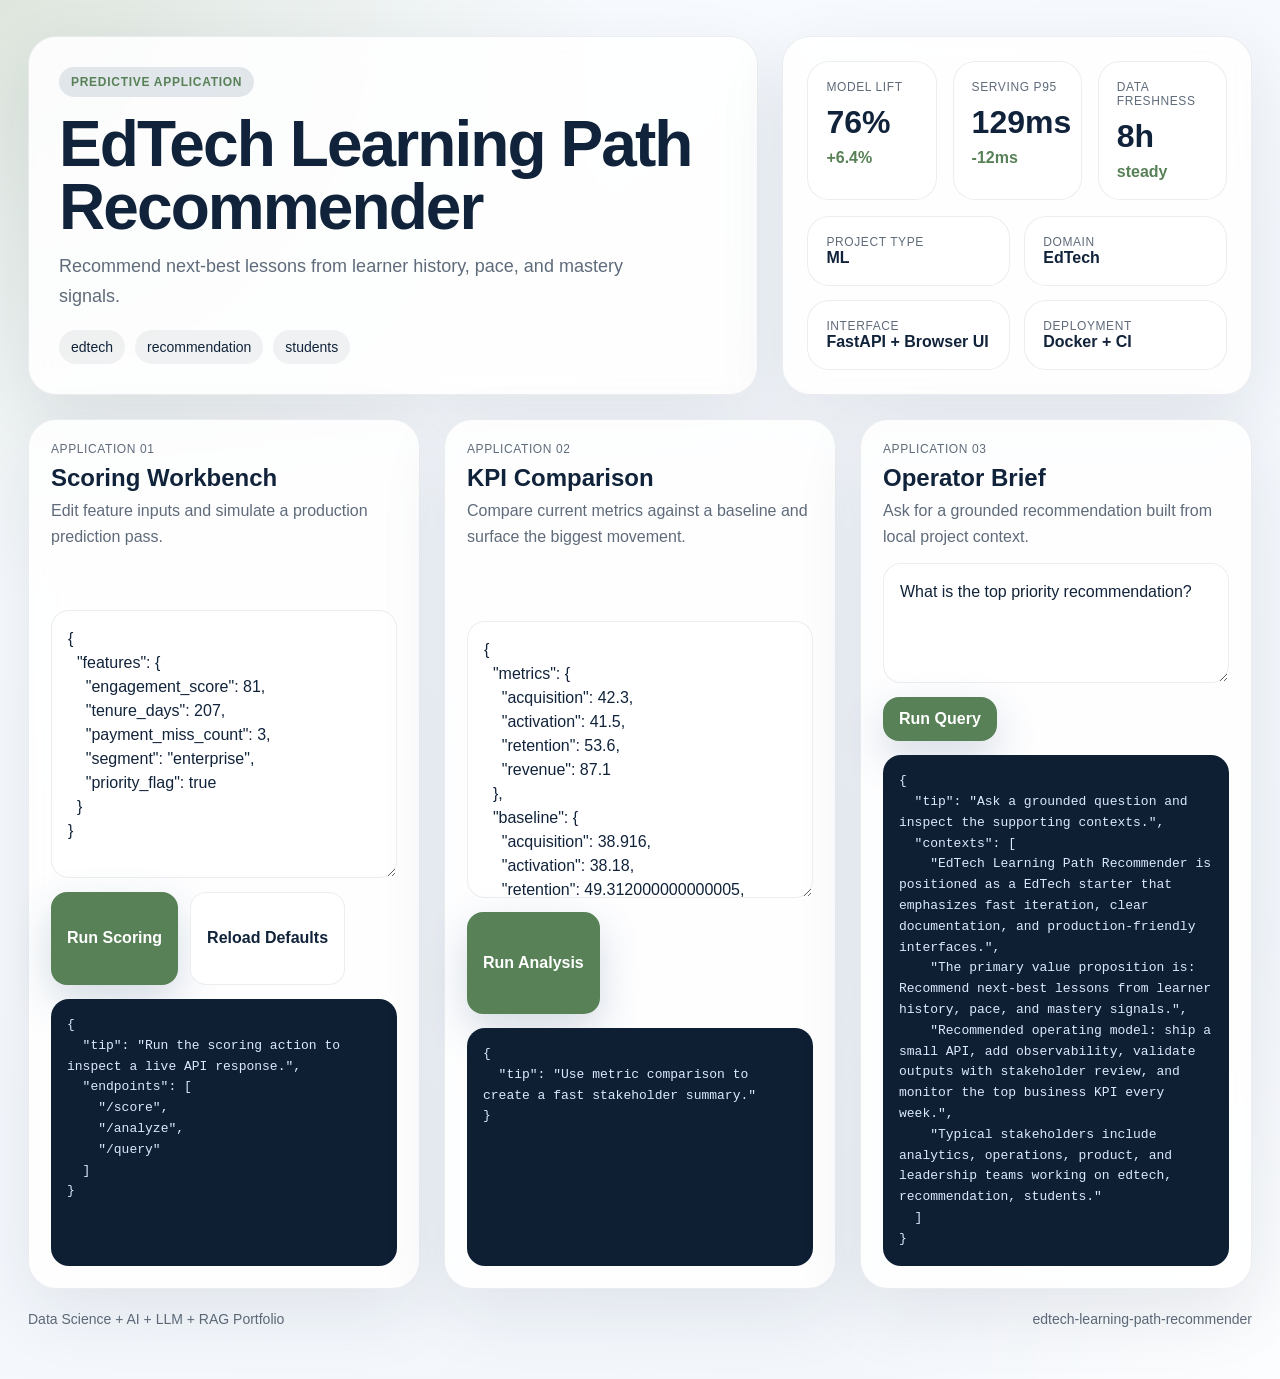
==== src/app/web/index.html @ efe930c1 "Publish production-ready portfolio project" ====
<!doctype html>
        <html lang="en">
        <head>
          <meta charset="utf-8">
          <meta name="viewport" content="width=device-width, initial-scale=1">
          <title>EdTech Learning Path Recommender</title>
          <link rel="stylesheet" href="./styles.css">
          <style>:root { --accent: #588157; }</style>
        </head>
        <body>
          <div class="page">
            <section class="hero">
              <div class="panel hero-copy">
                <span class="eyebrow">Predictive Application</span>
                <h1 id="project-title">EdTech Learning Path Recommender</h1>
                <p id="project-summary" class="lead">Recommend next-best lessons from learner history, pace, and mastery signals.</p>
                <ul id="project-tags" class="tag-list">
                  <li>edtech</li><li>recommendation</li><li>students</li>
                </ul>
              </div>
              <div class="panel hero-side">
                <div class="metric-grid">
                  <article class='card'><span>Model Lift</span><strong>76%</strong><em>+6.4%</em></article>
<article class='card'><span>Serving P95</span><strong>129ms</strong><em>-12ms</em></article>
<article class='card'><span>Data Freshness</span><strong>8h</strong><em>steady</em></article>
                </div>
                <div class="mini-grid">
                  <article class='mini-card'><span>Project Type</span><strong>ML</strong></article><article class='mini-card'><span>Domain</span><strong>EdTech</strong></article><article class='mini-card'><span>Interface</span><strong>FastAPI + Browser UI</strong></article><article class='mini-card'><span>Deployment</span><strong>Docker + CI</strong></article>
                </div>
              </div>
            </section>
            <section class="app-grid">
              <article class="panel module">
                <div class="module-header">
                  <span>Application 01</span>
                  <h2>Scoring Workbench</h2>
                  <p>Edit feature inputs and simulate a production prediction pass.</p>
                </div>
                <textarea id="score-input"></textarea>
                <div class="button-row">
                  <button id="run-score">Run Scoring</button>
                  <button id="load-defaults" class="secondary" type="button">Reload Defaults</button>
                </div>
                <pre id="score-output"></pre>
              </article>
              <article class="panel module">
                <div class="module-header">
                  <span>Application 02</span>
                  <h2>KPI Comparison</h2>
                  <p>Compare current metrics against a baseline and surface the biggest movement.</p>
                </div>
                <textarea id="analyze-input"></textarea>
                <div class="button-row">
                  <button id="run-analyze">Run Analysis</button>
                </div>
                <pre id="analyze-output"></pre>
              </article>
              <article class="panel module">
                <div class="module-header">
                  <span>Application 03</span>
                  <h2>Operator Brief</h2>
                  <p>Ask for a grounded recommendation built from local project context.</p>
                </div>
                <textarea id="query-input" class="query-input"></textarea>
                <div class="button-row">
                  <button id="run-query">Run Query</button>
                </div>
                <pre id="query-output"></pre>
              </article>
            </section>
            <footer class="footer">
              <span>Data Science + AI + LLM + RAG Portfolio</span>
              <span>edtech-learning-path-recommender</span>
            </footer>
          </div>
          <script id="bootstrap-data" type="application/json">{"project": {"slug": "edtech-learning-path-recommender", "title": "EdTech Learning Path Recommender", "project_type": "ml", "domain": "EdTech", "summary": "Recommend next-best lessons from learner history, pace, and mastery signals.", "tags": ["edtech", "recommendation", "students"]}, "sample_features": {"engagement_score": 81, "tenure_days": 207, "payment_miss_count": 3, "segment": "enterprise", "priority_flag": true}, "sample_metrics": {"acquisition": 42.3, "activation": 41.5, "retention": 53.6, "revenue": 87.1}, "sample_query": "What is the top priority recommendation?", "knowledge_base": ["EdTech Learning Path Recommender is positioned as a EdTech starter that emphasizes fast iteration, clear documentation, and production-friendly interfaces.", "The primary value proposition is: Recommend next-best lessons from learner history, pace, and mastery signals.", "Recommended operating model: ship a small API, add observability, validate outputs with stakeholder review, and monitor the top business KPI every week.", "Typical stakeholders include analytics, operations, product, and leadership teams working on edtech, recommendation, students."], "dashboard_metrics": [{"label": "Model Lift", "value": "76%", "delta": "+6.4%"}, {"label": "Serving P95", "value": "129ms", "delta": "-12ms"}, {"label": "Data Freshness", "value": "8h", "delta": "steady"}]}</script>
          <script src="./app.js"></script>
        </body>
        </html>
---- src/app/web/styles.css ----
:root {
  --accent: #3d5a80;
  --accent-soft: rgba(61, 90, 128, 0.14);
  --bg: #f2f6fb;
  --card: rgba(255, 255, 255, 0.86);
  --line: rgba(16, 32, 51, 0.08);
  --ink: #11233a;
  --muted: #5f6b7a;
  --success: #2a9d8f;
}
* { box-sizing: border-box; }
html, body { margin: 0; min-height: 100%; }
body {
  font-family: "Avenir Next", "Segoe UI", sans-serif;
  color: var(--ink);
  background:
    radial-gradient(circle at top left, color-mix(in srgb, var(--accent) 20%, white), transparent 32%),
    radial-gradient(circle at bottom right, rgba(255,255,255,0.82), transparent 24%),
    linear-gradient(145deg, #f8fbff, var(--bg));
}
.page {
  max-width: 1320px;
  margin: 0 auto;
  padding: 36px 28px 52px;
}
.hero {
  display: grid;
  grid-template-columns: 1.4fr 0.9fr;
  gap: 24px;
  margin-bottom: 24px;
}
.panel {
  background: var(--card);
  border: 1px solid var(--line);
  border-radius: 28px;
  box-shadow: 0 24px 70px rgba(17, 35, 58, 0.09);
  backdrop-filter: blur(16px);
}
.hero-copy {
  padding: 30px;
}
.eyebrow {
  display: inline-flex;
  align-items: center;
  gap: 8px;
  padding: 8px 12px;
  background: var(--accent-soft);
  color: var(--accent);
  border-radius: 999px;
  text-transform: uppercase;
  letter-spacing: 0.06em;
  font-size: 12px;
  font-weight: 700;
}
h1 {
  margin: 16px 0 14px;
  font-size: clamp(2.2rem, 5vw, 4rem);
  line-height: 0.98;
  letter-spacing: -0.03em;
}
.lead {
  font-size: 18px;
  line-height: 1.65;
  color: var(--muted);
  max-width: 60ch;
  margin: 0;
}
.tag-list {
  display: flex;
  flex-wrap: wrap;
  gap: 10px;
  list-style: none;
  margin: 18px 0 0;
  padding: 0;
}
.tag-list li {
  padding: 9px 12px;
  border-radius: 999px;
  background: rgba(17, 35, 58, 0.06);
  color: var(--ink);
  font-size: 14px;
}
.hero-side {
  padding: 24px;
  display: grid;
  gap: 16px;
  align-content: space-between;
}
.metric-grid {
  display: grid;
  grid-template-columns: repeat(3, minmax(0, 1fr));
  gap: 16px;
}
.metric-card,
.mini-card,
.card {
  background: white;
  border: 1px solid var(--line);
  border-radius: 22px;
  padding: 18px;
}
.metric-card span,
.card span,
.mini-card span,
.module-header span {
  display: block;
  color: var(--muted);
  text-transform: uppercase;
  letter-spacing: 0.05em;
  font-size: 12px;
}
.metric-card strong,
.card strong {
  display: block;
  font-size: 32px;
  margin-top: 10px;
}
.metric-card em,
.card em {
  display: inline-block;
  margin-top: 8px;
  font-style: normal;
  color: var(--accent);
  font-weight: 700;
}
.mini-grid {
  display: grid;
  grid-template-columns: repeat(2, minmax(0, 1fr));
  gap: 14px;
}
.app-grid {
  display: grid;
  grid-template-columns: repeat(3, minmax(0, 1fr));
  gap: 24px;
}
.module {
  padding: 22px;
  display: grid;
  gap: 14px;
}
.module-header h2 {
  margin: 8px 0 6px;
  font-size: 24px;
}
.module-header p {
  margin: 0;
  color: var(--muted);
  line-height: 1.6;
}
textarea, input, button {
  font: inherit;
}
textarea {
  width: 100%;
  min-height: 220px;
  resize: vertical;
  border: 1px solid var(--line);
  border-radius: 18px;
  padding: 16px;
  background: rgba(255,255,255,0.92);
  color: var(--ink);
  line-height: 1.5;
}
.query-input {
  min-height: 120px;
}
button {
  border: 0;
  border-radius: 16px;
  background: var(--accent);
  color: white;
  padding: 13px 16px;
  font-weight: 700;
  cursor: pointer;
  box-shadow: 0 16px 40px rgba(61, 90, 128, 0.22);
}
button.secondary {
  background: white;
  color: var(--ink);
  border: 1px solid var(--line);
  box-shadow: none;
}
.button-row {
  display: flex;
  gap: 12px;
  flex-wrap: wrap;
}
pre {
  margin: 0;
  white-space: pre-wrap;
  word-break: break-word;
  background: #0e1f34;
  color: #dce8ff;
  border-radius: 18px;
  padding: 16px;
  min-height: 180px;
  font-size: 13px;
  line-height: 1.6;
  overflow: auto;
}
.footer {
  display: flex;
  justify-content: space-between;
  margin-top: 22px;
  color: var(--muted);
  font-size: 14px;
}
@media (max-width: 1080px) {
  .hero, .app-grid { grid-template-columns: 1fr; }
  .metric-grid { grid-template-columns: 1fr; }
}
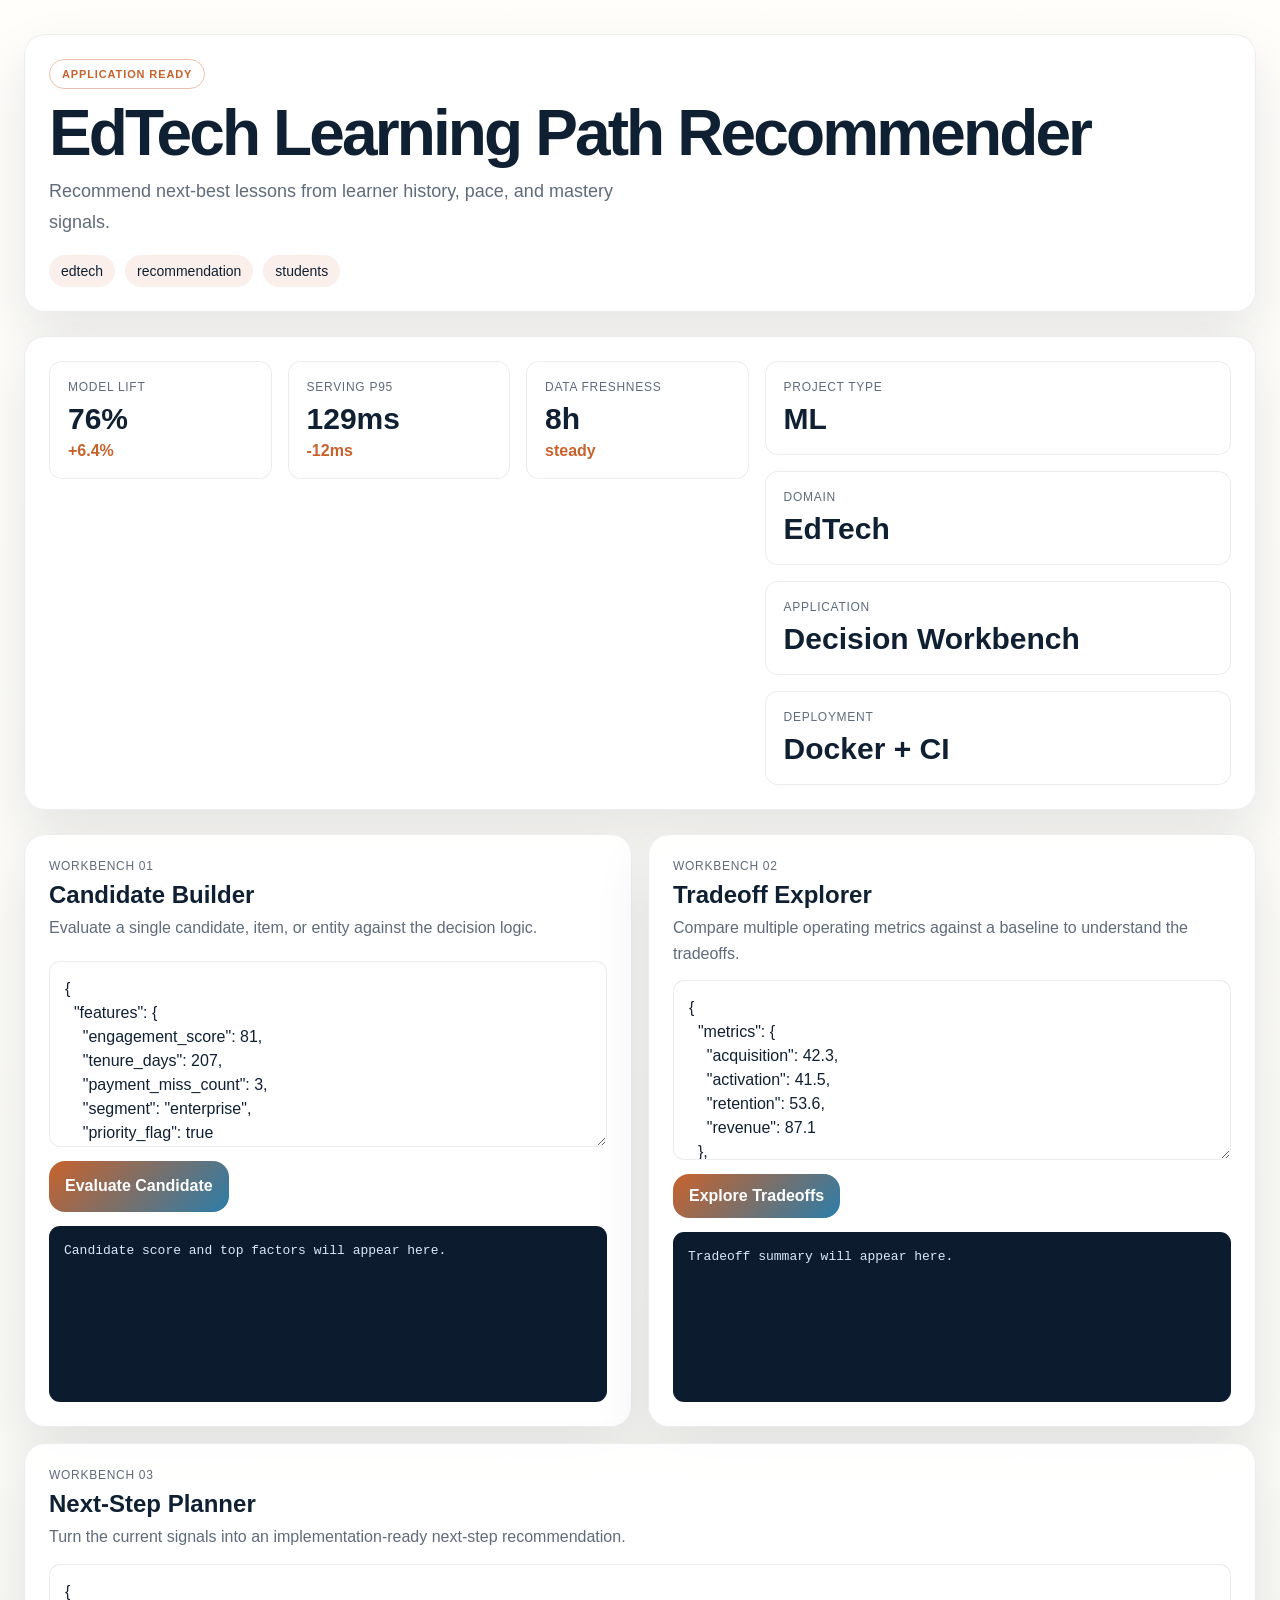
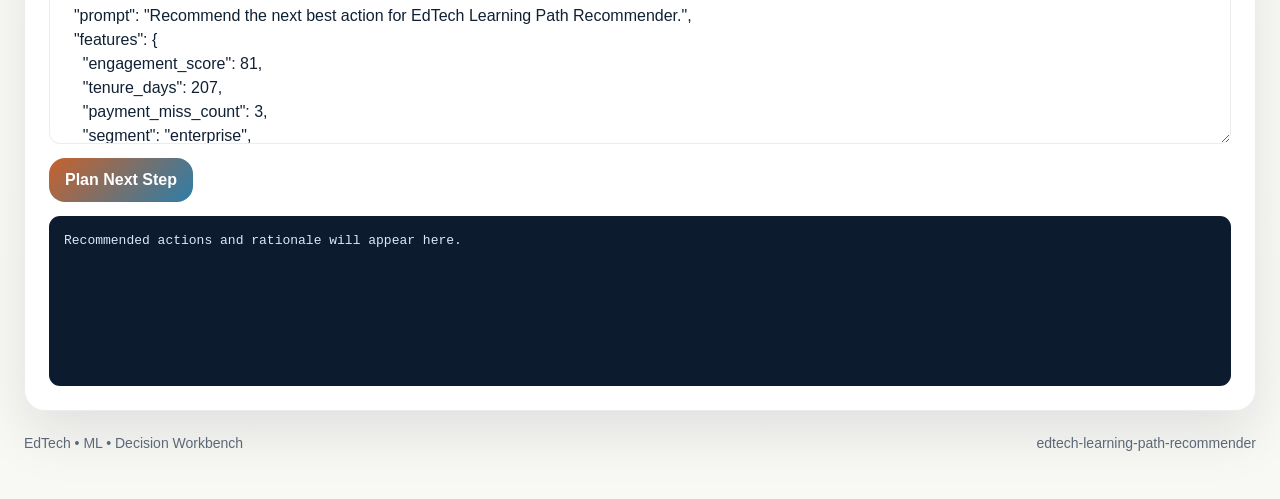
==== commit 29455312: "Publish production-ready portfolio project" ====
--- a/src/app/web/index.html
+++ b/src/app/web/index.html
@@ -6,13 +6,12 @@
           <meta name="viewport" content="width=device-width, initial-scale=1">
           <title>EdTech Learning Path Recommender</title>
           <link rel="stylesheet" href="./styles.css">
-          <style>:root { --accent: #588157; }</style>
         </head>
-        <body>
-          <div class="page">
+        <body class="surface-paper">
+          <div class="page layout-board eyebrow-outline headline-normal modules-2 hero-align-left">
             <section class="hero">
               <div class="panel hero-copy">
-                <span class="eyebrow">Predictive Application</span>
+                <span class="eyebrow" data-health>Decision Workbench</span>
                 <h1 id="project-title">EdTech Learning Path Recommender</h1>
                 <p id="project-summary" class="lead">Recommend next-best lessons from learner history, pace, and mastery signals.</p>
                 <ul id="project-tags" class="tag-list">
@@ -26,55 +25,90 @@
 <article class='card'><span>Data Freshness</span><strong>8h</strong><em>steady</em></article>
                 </div>
                 <div class="mini-grid">
-                  <article class='mini-card'><span>Project Type</span><strong>ML</strong></article><article class='mini-card'><span>Domain</span><strong>EdTech</strong></article><article class='mini-card'><span>Interface</span><strong>FastAPI + Browser UI</strong></article><article class='mini-card'><span>Deployment</span><strong>Docker + CI</strong></article>
+                  <article class='mini-card'><span>Project Type</span><strong>ML</strong></article><article class='mini-card'><span>Domain</span><strong>EdTech</strong></article><article class='mini-card'><span>Application</span><strong>Decision Workbench</strong></article><article class='mini-card'><span>Deployment</span><strong>Docker + CI</strong></article>
                 </div>
               </div>
             </section>
             <section class="app-grid">
-              <article class="panel module">
-                <div class="module-header">
-                  <span>Application 01</span>
-                  <h2>Scoring Workbench</h2>
-                  <p>Edit feature inputs and simulate a production prediction pass.</p>
-                </div>
-                <textarea id="score-input"></textarea>
-                <div class="button-row">
-                  <button id="run-score">Run Scoring</button>
-                  <button id="load-defaults" class="secondary" type="button">Reload Defaults</button>
-                </div>
-                <pre id="score-output"></pre>
-              </article>
-              <article class="panel module">
-                <div class="module-header">
-                  <span>Application 02</span>
-                  <h2>KPI Comparison</h2>
-                  <p>Compare current metrics against a baseline and surface the biggest movement.</p>
-                </div>
-                <textarea id="analyze-input"></textarea>
-                <div class="button-row">
-                  <button id="run-analyze">Run Analysis</button>
-                </div>
-                <pre id="analyze-output"></pre>
-              </article>
-              <article class="panel module">
-                <div class="module-header">
-                  <span>Application 03</span>
-                  <h2>Operator Brief</h2>
-                  <p>Ask for a grounded recommendation built from local project context.</p>
-                </div>
-                <textarea id="query-input" class="query-input"></textarea>
-                <div class="button-row">
-                  <button id="run-query">Run Query</button>
-                </div>
-                <pre id="query-output"></pre>
-              </article>
+              <article class="panel module js-module span-normal">
+          <div class="module-header">
+            <span>Workbench 01</span>
+            <h2>Candidate Builder</h2>
+            <p>Evaluate a single candidate, item, or entity against the decision logic.</p>
+          </div>
+          <textarea class="js-input">{
+  &quot;features&quot;: {
+    &quot;engagement_score&quot;: 81,
+    &quot;tenure_days&quot;: 207,
+    &quot;payment_miss_count&quot;: 3,
+    &quot;segment&quot;: &quot;enterprise&quot;,
+    &quot;priority_flag&quot;: true
+  }
+}</textarea>
+          <div class="button-row">
+            <button class="js-run" data-endpoint="/score" data-input-mode="json">Evaluate Candidate</button>
+          </div>
+          <pre class="js-output">Candidate score and top factors will appear here.</pre>
+        </article>
+<article class="panel module js-module span-normal">
+          <div class="module-header">
+            <span>Workbench 02</span>
+            <h2>Tradeoff Explorer</h2>
+            <p>Compare multiple operating metrics against a baseline to understand the tradeoffs.</p>
+          </div>
+          <textarea class="js-input">{
+  &quot;metrics&quot;: {
+    &quot;acquisition&quot;: 42.3,
+    &quot;activation&quot;: 41.5,
+    &quot;retention&quot;: 53.6,
+    &quot;revenue&quot;: 87.1
+  },
+  &quot;baseline&quot;: {
+    &quot;acquisition&quot;: 38.92,
+    &quot;activation&quot;: 38.18,
+    &quot;retention&quot;: 49.31,
+    &quot;revenue&quot;: 80.13
+  }
+}</textarea>
+          <div class="button-row">
+            <button class="js-run" data-endpoint="/analyze" data-input-mode="json">Explore Tradeoffs</button>
+          </div>
+          <pre class="js-output">Tradeoff summary will appear here.</pre>
+        </article>
+<article class="panel module js-module span-wide">
+          <div class="module-header">
+            <span>Workbench 03</span>
+            <h2>Next-Step Planner</h2>
+            <p>Turn the current signals into an implementation-ready next-step recommendation.</p>
+          </div>
+          <textarea class="js-input">{
+  &quot;prompt&quot;: &quot;Recommend the next best action for EdTech Learning Path Recommender.&quot;,
+  &quot;features&quot;: {
+    &quot;engagement_score&quot;: 81,
+    &quot;tenure_days&quot;: 207,
+    &quot;payment_miss_count&quot;: 3,
+    &quot;segment&quot;: &quot;enterprise&quot;,
+    &quot;priority_flag&quot;: true
+  },
+  &quot;metrics&quot;: {
+    &quot;acquisition&quot;: 42.3,
+    &quot;activation&quot;: 41.5,
+    &quot;retention&quot;: 53.6,
+    &quot;revenue&quot;: 87.1
+  }
+}</textarea>
+          <div class="button-row">
+            <button class="js-run" data-endpoint="/recommend" data-input-mode="json">Plan Next Step</button>
+          </div>
+          <pre class="js-output">Recommended actions and rationale will appear here.</pre>
+        </article>
             </section>
             <footer class="footer">
-              <span>Data Science + AI + LLM + RAG Portfolio</span>
+              <span>EdTech • ML • Decision Workbench</span>
               <span>edtech-learning-path-recommender</span>
             </footer>
           </div>
-          <script id="bootstrap-data" type="application/json">{"project": {"slug": "edtech-learning-path-recommender", "title": "EdTech Learning Path Recommender", "project_type": "ml", "domain": "EdTech", "summary": "Recommend next-best lessons from learner history, pace, and mastery signals.", "tags": ["edtech", "recommendation", "students"]}, "sample_features": {"engagement_score": 81, "tenure_days": 207, "payment_miss_count": 3, "segment": "enterprise", "priority_flag": true}, "sample_metrics": {"acquisition": 42.3, "activation": 41.5, "retention": 53.6, "revenue": 87.1}, "sample_query": "What is the top priority recommendation?", "knowledge_base": ["EdTech Learning Path Recommender is positioned as a EdTech starter that emphasizes fast iteration, clear documentation, and production-friendly interfaces.", "The primary value proposition is: Recommend next-best lessons from learner history, pace, and mastery signals.", "Recommended operating model: ship a small API, add observability, validate outputs with stakeholder review, and monitor the top business KPI every week.", "Typical stakeholders include analytics, operations, product, and leadership teams working on edtech, recommendation, students."], "dashboard_metrics": [{"label": "Model Lift", "value": "76%", "delta": "+6.4%"}, {"label": "Serving P95", "value": "129ms", "delta": "-12ms"}, {"label": "Data Freshness", "value": "8h", "delta": "steady"}]}</script>
+          <script id="bootstrap-data" type="application/json">{"project": {"slug": "edtech-learning-path-recommender", "title": "EdTech Learning Path Recommender", "project_type": "ml", "domain": "EdTech", "summary": "Recommend next-best lessons from learner history, pace, and mastery signals.", "tags": ["edtech", "recommendation", "students"]}, "app_archetype": "workbench", "ui_profile": {"layout": "board", "surface": "paper", "font_stack": "\"Space Grotesk\", \"Segoe UI\", sans-serif", "radius": 21, "shadow": 55, "eyebrow_style": "outline", "module_columns": 2, "hero_align": "left", "headline_mode": "normal"}, "app_modules": [{"label": "Workbench 01", "title": "Candidate Builder", "description": "Evaluate a single candidate, item, or entity against the decision logic.", "endpoint": "/score", "input_mode": "json", "cta": "Evaluate Candidate", "prefill": "{\n  \"features\": {\n    \"engagement_score\": 81,\n    \"tenure_days\": 207,\n    \"payment_miss_count\": 3,\n    \"segment\": \"enterprise\",\n    \"priority_flag\": true\n  }\n}", "hint": "Candidate score and top factors will appear here.", "span": "normal"}, {"label": "Workbench 02", "title": "Tradeoff Explorer", "description": "Compare multiple operating metrics against a baseline to understand the tradeoffs.", "endpoint": "/analyze", "input_mode": "json", "cta": "Explore Tradeoffs", "prefill": "{\n  \"metrics\": {\n    \"acquisition\": 42.3,\n    \"activation\": 41.5,\n    \"retention\": 53.6,\n    \"revenue\": 87.1\n  },\n  \"baseline\": {\n    \"acquisition\": 38.92,\n    \"activation\": 38.18,\n    \"retention\": 49.31,\n    \"revenue\": 80.13\n  }\n}", "hint": "Tradeoff summary will appear here.", "span": "normal"}, {"label": "Workbench 03", "title": "Next-Step Planner", "description": "Turn the current signals into an implementation-ready next-step recommendation.", "endpoint": "/recommend", "input_mode": "json", "cta": "Plan Next Step", "prefill": "{\n  \"prompt\": \"Recommend the next best action for EdTech Learning Path Recommender.\",\n  \"features\": {\n    \"engagement_score\": 81,\n    \"tenure_days\": 207,\n    \"payment_miss_count\": 3,\n    \"segment\": \"enterprise\",\n    \"priority_flag\": true\n  },\n  \"metrics\": {\n    \"acquisition\": 42.3,\n    \"activation\": 41.5,\n    \"retention\": 53.6,\n    \"revenue\": 87.1\n  }\n}", "hint": "Recommended actions and rationale will appear here.", "span": "wide"}], "sample_features": {"engagement_score": 81, "tenure_days": 207, "payment_miss_count": 3, "segment": "enterprise", "priority_flag": true}, "sample_metrics": {"acquisition": 42.3, "activation": 41.5, "retention": 53.6, "revenue": 87.1}, "knowledge_base": ["EdTech Learning Path Recommender is positioned as a EdTech starter that emphasizes fast iteration, clear documentation, and production-friendly interfaces.", "The primary value proposition is: Recommend next-best lessons from learner history, pace, and mastery signals.", "Recommended operating model: ship a small API, add observability, validate outputs with stakeholder review, and monitor the top business KPI every week.", "Typical stakeholders include analytics, operations, product, and leadership teams working on edtech, recommendation, students."], "dashboard_metrics": [{"label": "Model Lift", "value": "76%", "delta": "+6.4%"}, {"label": "Serving P95", "value": "129ms", "delta": "-12ms"}, {"label": "Data Freshness", "value": "8h", "delta": "steady"}]}</script>
           <script src="./app.js"></script>
         </body>
         </html>
--- a/src/app/web/styles.css
+++ b/src/app/web/styles.css
@@ -1,141 +1,185 @@
 
 :root {
-  --accent: #3d5a80;
-  --accent-soft: rgba(61, 90, 128, 0.14);
-  --bg: #f2f6fb;
+  --accent: #c8622c;
+  --accent-2: #2c7da9;
+  --accent-soft: color-mix(in srgb, var(--accent) 18%, white);
+  --radius: 21px;
+  --shadow-size: 55px;
+  --font-stack: "Space Grotesk", "Segoe UI", sans-serif;
+  --bg: #f4f7fb;
   --card: rgba(255, 255, 255, 0.86);
   --line: rgba(16, 32, 51, 0.08);
-  --ink: #11233a;
+  --ink: #102033;
   --muted: #5f6b7a;
-  --success: #2a9d8f;
+  --output-bg: #0d1b2e;
+  --output-ink: #dae8ff;
 }
 * { box-sizing: border-box; }
 html, body { margin: 0; min-height: 100%; }
 body {
-  font-family: "Avenir Next", "Segoe UI", sans-serif;
+  font-family: var(--font-stack);
   color: var(--ink);
-  background:
-    radial-gradient(circle at top left, color-mix(in srgb, var(--accent) 20%, white), transparent 32%),
-    radial-gradient(circle at bottom right, rgba(255,255,255,0.82), transparent 24%),
-    linear-gradient(145deg, #f8fbff, var(--bg));
+  background: linear-gradient(145deg, #f8fbff, var(--bg));
+}
+body.surface-mist {
+  --bg: #eef4fb;
+  background:
+    radial-gradient(circle at top left, color-mix(in srgb, var(--accent) 18%, white), transparent 34%),
+    linear-gradient(145deg, #fbfdff, var(--bg));
+}
+body.surface-aurora {
+  --bg: #edf1ff;
+  background:
+    radial-gradient(circle at 0% 0%, color-mix(in srgb, var(--accent) 22%, white), transparent 38%),
+    radial-gradient(circle at 100% 100%, color-mix(in srgb, var(--accent-2) 20%, white), transparent 28%),
+    linear-gradient(135deg, #f7f8ff, var(--bg));
+}
+body.surface-sand {
+  --bg: #f5efe8;
+  --card: rgba(255, 251, 246, 0.9);
+  background:
+    linear-gradient(135deg, rgba(255,255,255,0.82), rgba(245, 239, 232, 0.98)),
+    radial-gradient(circle at top right, color-mix(in srgb, var(--accent) 16%, white), transparent 32%);
+}
+body.surface-slate {
+  --bg: #ecf0f7;
+  --card: rgba(248, 250, 255, 0.88);
+  background:
+    linear-gradient(160deg, #f7f9fc, var(--bg)),
+    radial-gradient(circle at bottom left, color-mix(in srgb, var(--accent-2) 16%, white), transparent 34%);
+}
+body.surface-paper {
+  --bg: #f8f8f4;
+  --card: rgba(255,255,255,0.93);
+  background:
+    linear-gradient(180deg, #fffefb, var(--bg));
+}
+body.surface-ink {
+  --bg: #0f1726;
+  --card: rgba(15, 23, 38, 0.88);
+  --line: rgba(226, 238, 255, 0.1);
+  --ink: #f5f8ff;
+  --muted: #b4c0cf;
+  --output-bg: rgba(255,255,255,0.06);
+  --output-ink: #f5f8ff;
+  background:
+    radial-gradient(circle at top left, color-mix(in srgb, var(--accent) 28%, transparent), transparent 42%),
+    linear-gradient(145deg, #09111d, var(--bg));
 }
 .page {
-  max-width: 1320px;
+  max-width: 1360px;
   margin: 0 auto;
-  padding: 36px 28px 52px;
-}
-.hero {
-  display: grid;
-  grid-template-columns: 1.4fr 0.9fr;
+  padding: 34px 24px 48px;
+  display: grid;
   gap: 24px;
-  margin-bottom: 24px;
 }
 .panel {
   background: var(--card);
   border: 1px solid var(--line);
-  border-radius: 28px;
-  box-shadow: 0 24px 70px rgba(17, 35, 58, 0.09);
-  backdrop-filter: blur(16px);
-}
-.hero-copy {
-  padding: 30px;
+  border-radius: var(--radius);
+  box-shadow: 0 24px var(--shadow-size) rgba(16, 32, 51, 0.1);
+  backdrop-filter: blur(18px);
+}
+.hero {
+  display: grid;
+  gap: 24px;
+}
+.hero-copy,
+.hero-side,
+.module {
+  padding: 24px;
 }
 .eyebrow {
   display: inline-flex;
   align-items: center;
   gap: 8px;
   padding: 8px 12px;
+  border-radius: 999px;
   background: var(--accent-soft);
   color: var(--accent);
-  border-radius: 999px;
   text-transform: uppercase;
-  letter-spacing: 0.06em;
-  font-size: 12px;
-  font-weight: 700;
+  letter-spacing: 0.08em;
+  font-size: 11px;
+  font-weight: 800;
+}
+.page.eyebrow-outline .eyebrow {
+  background: transparent;
+  border: 1px solid color-mix(in srgb, var(--accent) 40%, white);
+}
+.page.eyebrow-soft .eyebrow {
+  background: color-mix(in srgb, var(--accent) 12%, white);
+  color: color-mix(in srgb, var(--accent) 82%, black);
 }
 h1 {
-  margin: 16px 0 14px;
-  font-size: clamp(2.2rem, 5vw, 4rem);
-  line-height: 0.98;
-  letter-spacing: -0.03em;
-}
+  margin: 14px 0 12px;
+  font-size: clamp(2.2rem, 5vw, 4.4rem);
+  line-height: 0.96;
+  letter-spacing: -0.045em;
+}
+.page.headline-compact h1 { max-width: 10ch; }
+.page.headline-tall h1 { line-height: 1.03; font-size: clamp(2.4rem, 5vw, 4.8rem); }
 .lead {
+  margin: 0;
   font-size: 18px;
-  line-height: 1.65;
+  line-height: 1.68;
   color: var(--muted);
-  max-width: 60ch;
-  margin: 0;
+  max-width: 62ch;
 }
 .tag-list {
+  list-style: none;
   display: flex;
   flex-wrap: wrap;
   gap: 10px;
-  list-style: none;
   margin: 18px 0 0;
   padding: 0;
 }
 .tag-list li {
-  padding: 9px 12px;
+  padding: 8px 12px;
   border-radius: 999px;
-  background: rgba(17, 35, 58, 0.06);
+  background: color-mix(in srgb, var(--accent) 10%, white);
   color: var(--ink);
   font-size: 14px;
 }
 .hero-side {
-  padding: 24px;
   display: grid;
   gap: 16px;
-  align-content: space-between;
-}
-.metric-grid {
-  display: grid;
-  grid-template-columns: repeat(3, minmax(0, 1fr));
+}
+.metric-grid,
+.mini-grid,
+.app-grid {
+  display: grid;
   gap: 16px;
 }
-.metric-card,
-.mini-card,
-.card {
-  background: white;
+.card,
+.mini-card {
+  background: color-mix(in srgb, var(--card) 92%, white);
   border: 1px solid var(--line);
-  border-radius: 22px;
+  border-radius: calc(var(--radius) - 8px);
   padding: 18px;
 }
-.metric-card span,
 .card span,
 .mini-card span,
 .module-header span {
   display: block;
   color: var(--muted);
   text-transform: uppercase;
-  letter-spacing: 0.05em;
+  letter-spacing: 0.06em;
   font-size: 12px;
 }
-.metric-card strong,
-.card strong {
+.card strong,
+.mini-card strong {
   display: block;
-  font-size: 32px;
-  margin-top: 10px;
-}
-.metric-card em,
+  margin-top: 8px;
+  font-size: 30px;
+}
 .card em {
   display: inline-block;
-  margin-top: 8px;
+  margin-top: 6px;
   font-style: normal;
   color: var(--accent);
   font-weight: 700;
 }
-.mini-grid {
-  display: grid;
-  grid-template-columns: repeat(2, minmax(0, 1fr));
-  gap: 14px;
-}
-.app-grid {
-  display: grid;
-  grid-template-columns: repeat(3, minmax(0, 1fr));
-  gap: 24px;
-}
 .module {
-  padding: 22px;
   display: grid;
   gap: 14px;
 }
@@ -148,65 +192,157 @@
   color: var(--muted);
   line-height: 1.6;
 }
-textarea, input, button {
+textarea,
+button {
   font: inherit;
 }
 textarea {
   width: 100%;
-  min-height: 220px;
+  min-height: 180px;
   resize: vertical;
   border: 1px solid var(--line);
-  border-radius: 18px;
-  padding: 16px;
-  background: rgba(255,255,255,0.92);
+  border-radius: calc(var(--radius) - 10px);
+  padding: 15px;
+  background: rgba(255,255,255,0.82);
   color: var(--ink);
   line-height: 1.5;
 }
-.query-input {
-  min-height: 120px;
+body.surface-ink textarea {
+  background: rgba(255,255,255,0.05);
+}
+.module-input-text {
+  min-height: 110px;
+}
+.button-row {
+  display: flex;
+  flex-wrap: wrap;
+  gap: 10px;
 }
 button {
   border: 0;
   border-radius: 16px;
-  background: var(--accent);
+  background: linear-gradient(135deg, var(--accent), var(--accent-2));
   color: white;
   padding: 13px 16px;
   font-weight: 700;
   cursor: pointer;
-  box-shadow: 0 16px 40px rgba(61, 90, 128, 0.22);
-}
-button.secondary {
-  background: white;
-  color: var(--ink);
-  border: 1px solid var(--line);
-  box-shadow: none;
-}
-.button-row {
-  display: flex;
-  gap: 12px;
-  flex-wrap: wrap;
 }
 pre {
   margin: 0;
   white-space: pre-wrap;
   word-break: break-word;
-  background: #0e1f34;
-  color: #dce8ff;
-  border-radius: 18px;
-  padding: 16px;
-  min-height: 180px;
+  background: var(--output-bg);
+  color: var(--output-ink);
+  border-radius: calc(var(--radius) - 10px);
+  padding: 15px;
+  min-height: 170px;
+  line-height: 1.58;
   font-size: 13px;
-  line-height: 1.6;
   overflow: auto;
 }
 .footer {
   display: flex;
   justify-content: space-between;
-  margin-top: 22px;
   color: var(--muted);
   font-size: 14px;
 }
-@media (max-width: 1080px) {
-  .hero, .app-grid { grid-template-columns: 1fr; }
-  .metric-grid { grid-template-columns: 1fr; }
-}
+.page.layout-horizon .hero {
+  grid-template-columns: 1.45fr 1fr;
+  align-items: stretch;
+}
+.page.layout-horizon.modules-2 .app-grid,
+.page.layout-horizon.modules-3 .app-grid {
+  grid-template-columns: repeat(3, minmax(0, 1fr));
+}
+.page.layout-rail .hero {
+  grid-template-columns: 0.92fr 1.08fr;
+}
+.page.layout-rail .hero-copy {
+  padding-top: 34px;
+}
+.page.layout-rail .app-grid {
+  grid-template-columns: repeat(2, minmax(0, 1fr));
+}
+.page.layout-folio .hero {
+  grid-template-columns: 1fr;
+}
+.page.layout-folio .hero-copy {
+  text-align: center;
+}
+.page.layout-folio .lead {
+  margin-inline: auto;
+}
+.page.layout-folio .tag-list {
+  justify-content: center;
+}
+.page.layout-folio .metric-grid {
+  grid-template-columns: repeat(3, minmax(0, 1fr));
+}
+.page.layout-folio .mini-grid {
+  grid-template-columns: repeat(4, minmax(0, 1fr));
+}
+.page.layout-folio .app-grid {
+  grid-template-columns: repeat(2, minmax(0, 1fr));
+}
+.page.layout-board .hero {
+  grid-template-columns: 1fr;
+}
+.page.layout-board .hero-side {
+  grid-template-columns: 1.2fr 0.8fr;
+  align-items: start;
+}
+.page.layout-board .metric-grid {
+  grid-template-columns: repeat(3, minmax(0, 1fr));
+}
+.page.layout-board .app-grid {
+  grid-template-columns: repeat(4, minmax(0, 1fr));
+}
+.page.layout-stack .hero {
+  grid-template-columns: 1fr;
+}
+.page.layout-stack .hero-side {
+  grid-template-columns: repeat(2, minmax(0, 1fr));
+}
+.page.layout-stack .app-grid {
+  grid-template-columns: repeat(3, minmax(0, 1fr));
+}
+.page.layout-console .hero {
+  grid-template-columns: 1.1fr 0.9fr;
+}
+.page.layout-console .panel,
+.page.layout-console .card,
+.page.layout-console .mini-card {
+  border-radius: 18px;
+}
+.page.modules-2 .app-grid {
+  grid-template-columns: repeat(2, minmax(0, 1fr));
+}
+.module.span-wide {
+  grid-column: span 2;
+}
+.hero-align-center .hero-copy {
+  text-align: center;
+}
+.hero-align-center .lead,
+.hero-align-center .tag-list {
+  margin-inline: auto;
+  justify-content: center;
+}
+@media (max-width: 1120px) {
+  .page.layout-horizon .hero,
+  .page.layout-rail .hero,
+  .page.layout-console .hero,
+  .page.layout-board .hero-side,
+  .page.layout-folio .mini-grid,
+  .page.layout-stack .hero-side,
+  .page.modules-2 .app-grid,
+  .page.layout-board .app-grid,
+  .page.layout-stack .app-grid,
+  .page.layout-horizon.modules-3 .app-grid,
+  .page.layout-folio .app-grid {
+    grid-template-columns: 1fr;
+  }
+  .module.span-wide {
+    grid-column: auto;
+  }
+}
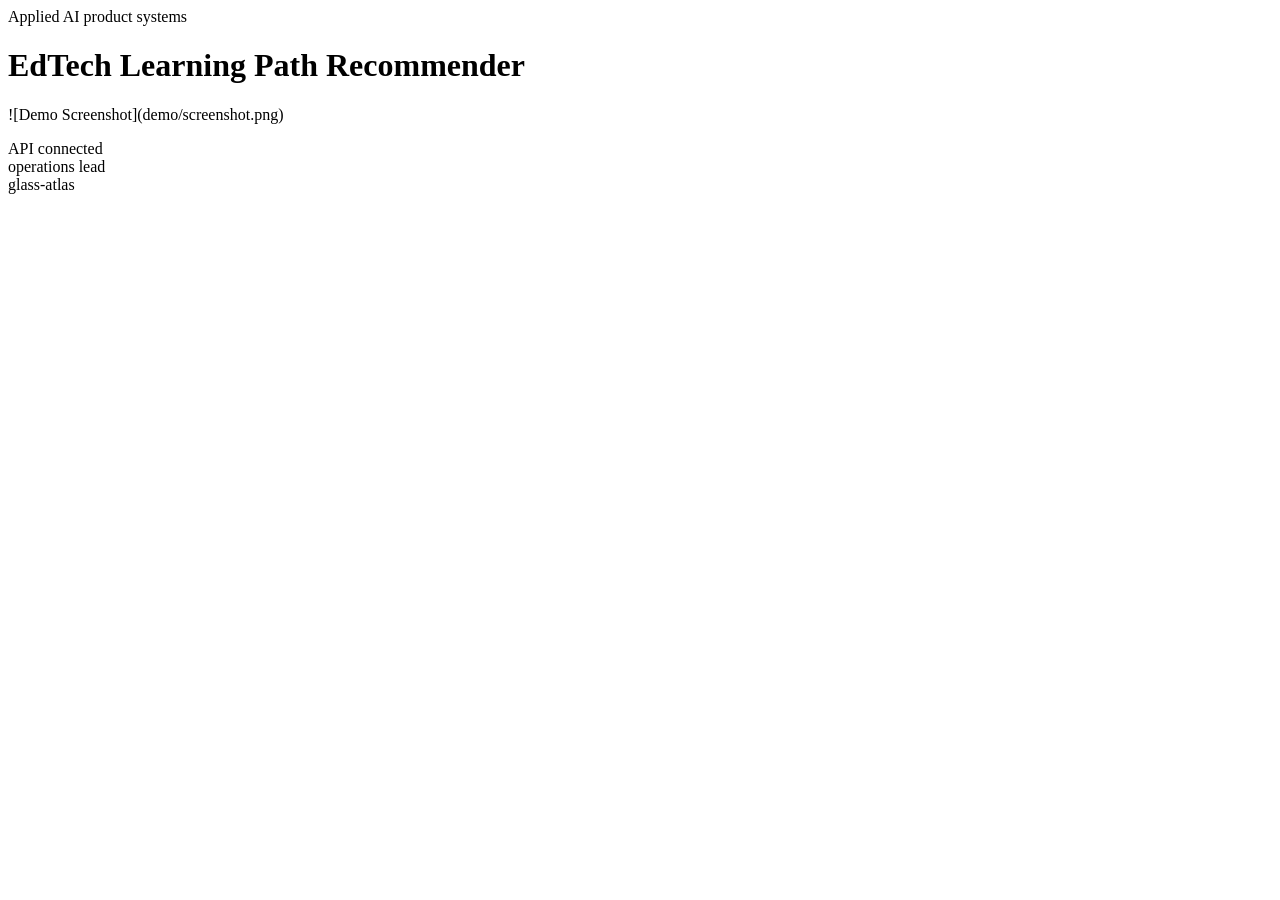
==== commit ceae4c26: "Upgrade to production-grade app scaffold and 3D landing page" ====
--- a/src/app/web/index.html
+++ b/src/app/web/index.html
@@ -1,114 +1,29 @@
-
-        <!doctype html>
-        <html lang="en">
-        <head>
-          <meta charset="utf-8">
-          <meta name="viewport" content="width=device-width, initial-scale=1">
-          <title>EdTech Learning Path Recommender</title>
-          <link rel="stylesheet" href="./styles.css">
-        </head>
-        <body class="surface-paper">
-          <div class="page layout-board eyebrow-outline headline-normal modules-2 hero-align-left">
-            <section class="hero">
-              <div class="panel hero-copy">
-                <span class="eyebrow" data-health>Decision Workbench</span>
-                <h1 id="project-title">EdTech Learning Path Recommender</h1>
-                <p id="project-summary" class="lead">Recommend next-best lessons from learner history, pace, and mastery signals.</p>
-                <ul id="project-tags" class="tag-list">
-                  <li>edtech</li><li>recommendation</li><li>students</li>
-                </ul>
-              </div>
-              <div class="panel hero-side">
-                <div class="metric-grid">
-                  <article class='card'><span>Model Lift</span><strong>76%</strong><em>+6.4%</em></article>
-<article class='card'><span>Serving P95</span><strong>129ms</strong><em>-12ms</em></article>
-<article class='card'><span>Data Freshness</span><strong>8h</strong><em>steady</em></article>
-                </div>
-                <div class="mini-grid">
-                  <article class='mini-card'><span>Project Type</span><strong>ML</strong></article><article class='mini-card'><span>Domain</span><strong>EdTech</strong></article><article class='mini-card'><span>Application</span><strong>Decision Workbench</strong></article><article class='mini-card'><span>Deployment</span><strong>Docker + CI</strong></article>
-                </div>
-              </div>
-            </section>
-            <section class="app-grid">
-              <article class="panel module js-module span-normal">
-          <div class="module-header">
-            <span>Workbench 01</span>
-            <h2>Candidate Builder</h2>
-            <p>Evaluate a single candidate, item, or entity against the decision logic.</p>
-          </div>
-          <textarea class="js-input">{
-  &quot;features&quot;: {
-    &quot;engagement_score&quot;: 81,
-    &quot;tenure_days&quot;: 207,
-    &quot;payment_miss_count&quot;: 3,
-    &quot;segment&quot;: &quot;enterprise&quot;,
-    &quot;priority_flag&quot;: true
-  }
-}</textarea>
-          <div class="button-row">
-            <button class="js-run" data-endpoint="/score" data-input-mode="json">Evaluate Candidate</button>
-          </div>
-          <pre class="js-output">Candidate score and top factors will appear here.</pre>
-        </article>
-<article class="panel module js-module span-normal">
-          <div class="module-header">
-            <span>Workbench 02</span>
-            <h2>Tradeoff Explorer</h2>
-            <p>Compare multiple operating metrics against a baseline to understand the tradeoffs.</p>
-          </div>
-          <textarea class="js-input">{
-  &quot;metrics&quot;: {
-    &quot;acquisition&quot;: 42.3,
-    &quot;activation&quot;: 41.5,
-    &quot;retention&quot;: 53.6,
-    &quot;revenue&quot;: 87.1
-  },
-  &quot;baseline&quot;: {
-    &quot;acquisition&quot;: 38.92,
-    &quot;activation&quot;: 38.18,
-    &quot;retention&quot;: 49.31,
-    &quot;revenue&quot;: 80.13
-  }
-}</textarea>
-          <div class="button-row">
-            <button class="js-run" data-endpoint="/analyze" data-input-mode="json">Explore Tradeoffs</button>
-          </div>
-          <pre class="js-output">Tradeoff summary will appear here.</pre>
-        </article>
-<article class="panel module js-module span-wide">
-          <div class="module-header">
-            <span>Workbench 03</span>
-            <h2>Next-Step Planner</h2>
-            <p>Turn the current signals into an implementation-ready next-step recommendation.</p>
-          </div>
-          <textarea class="js-input">{
-  &quot;prompt&quot;: &quot;Recommend the next best action for EdTech Learning Path Recommender.&quot;,
-  &quot;features&quot;: {
-    &quot;engagement_score&quot;: 81,
-    &quot;tenure_days&quot;: 207,
-    &quot;payment_miss_count&quot;: 3,
-    &quot;segment&quot;: &quot;enterprise&quot;,
-    &quot;priority_flag&quot;: true
-  },
-  &quot;metrics&quot;: {
-    &quot;acquisition&quot;: 42.3,
-    &quot;activation&quot;: 41.5,
-    &quot;retention&quot;: 53.6,
-    &quot;revenue&quot;: 87.1
-  }
-}</textarea>
-          <div class="button-row">
-            <button class="js-run" data-endpoint="/recommend" data-input-mode="json">Plan Next Step</button>
-          </div>
-          <pre class="js-output">Recommended actions and rationale will appear here.</pre>
-        </article>
-            </section>
-            <footer class="footer">
-              <span>EdTech • ML • Decision Workbench</span>
-              <span>edtech-learning-path-recommender</span>
-            </footer>
-          </div>
-          <script id="bootstrap-data" type="application/json">{"project": {"slug": "edtech-learning-path-recommender", "title": "EdTech Learning Path Recommender", "project_type": "ml", "domain": "EdTech", "summary": "Recommend next-best lessons from learner history, pace, and mastery signals.", "tags": ["edtech", "recommendation", "students"]}, "app_archetype": "workbench", "ui_profile": {"layout": "board", "surface": "paper", "font_stack": "\"Space Grotesk\", \"Segoe UI\", sans-serif", "radius": 21, "shadow": 55, "eyebrow_style": "outline", "module_columns": 2, "hero_align": "left", "headline_mode": "normal"}, "app_modules": [{"label": "Workbench 01", "title": "Candidate Builder", "description": "Evaluate a single candidate, item, or entity against the decision logic.", "endpoint": "/score", "input_mode": "json", "cta": "Evaluate Candidate", "prefill": "{\n  \"features\": {\n    \"engagement_score\": 81,\n    \"tenure_days\": 207,\n    \"payment_miss_count\": 3,\n    \"segment\": \"enterprise\",\n    \"priority_flag\": true\n  }\n}", "hint": "Candidate score and top factors will appear here.", "span": "normal"}, {"label": "Workbench 02", "title": "Tradeoff Explorer", "description": "Compare multiple operating metrics against a baseline to understand the tradeoffs.", "endpoint": "/analyze", "input_mode": "json", "cta": "Explore Tradeoffs", "prefill": "{\n  \"metrics\": {\n    \"acquisition\": 42.3,\n    \"activation\": 41.5,\n    \"retention\": 53.6,\n    \"revenue\": 87.1\n  },\n  \"baseline\": {\n    \"acquisition\": 38.92,\n    \"activation\": 38.18,\n    \"retention\": 49.31,\n    \"revenue\": 80.13\n  }\n}", "hint": "Tradeoff summary will appear here.", "span": "normal"}, {"label": "Workbench 03", "title": "Next-Step Planner", "description": "Turn the current signals into an implementation-ready next-step recommendation.", "endpoint": "/recommend", "input_mode": "json", "cta": "Plan Next Step", "prefill": "{\n  \"prompt\": \"Recommend the next best action for EdTech Learning Path Recommender.\",\n  \"features\": {\n    \"engagement_score\": 81,\n    \"tenure_days\": 207,\n    \"payment_miss_count\": 3,\n    \"segment\": \"enterprise\",\n    \"priority_flag\": true\n  },\n  \"metrics\": {\n    \"acquisition\": 42.3,\n    \"activation\": 41.5,\n    \"retention\": 53.6,\n    \"revenue\": 87.1\n  }\n}", "hint": "Recommended actions and rationale will appear here.", "span": "wide"}], "sample_features": {"engagement_score": 81, "tenure_days": 207, "payment_miss_count": 3, "segment": "enterprise", "priority_flag": true}, "sample_metrics": {"acquisition": 42.3, "activation": 41.5, "retention": 53.6, "revenue": 87.1}, "knowledge_base": ["EdTech Learning Path Recommender is positioned as a EdTech starter that emphasizes fast iteration, clear documentation, and production-friendly interfaces.", "The primary value proposition is: Recommend next-best lessons from learner history, pace, and mastery signals.", "Recommended operating model: ship a small API, add observability, validate outputs with stakeholder review, and monitor the top business KPI every week.", "Typical stakeholders include analytics, operations, product, and leadership teams working on edtech, recommendation, students."], "dashboard_metrics": [{"label": "Model Lift", "value": "76%", "delta": "+6.4%"}, {"label": "Serving P95", "value": "129ms", "delta": "-12ms"}, {"label": "Data Freshness", "value": "8h", "delta": "steady"}]}</script>
-          <script src="./app.js"></script>
-        </body>
-        </html>
+<!DOCTYPE html>
+<html lang="en">
+<head>
+  <meta charset="UTF-8" />
+  <meta name="viewport" content="width=device-width, initial-scale=1.0" />
+  <title>EdTech Learning Path Recommender App</title>
+  <link rel="stylesheet" href="/assets/styles.css" />
+</head>
+<body>
+  <div id="scene" class="app-scene">
+    <header class="shell hero">
+      <div>
+        <span class="eyebrow">Applied AI product systems</span>
+        <h1>EdTech Learning Path Recommender</h1>
+        <p>![Demo Screenshot](demo/screenshot.png)</p>
+      </div>
+      <aside class="status-card">
+        <div class="pill">API connected</div>
+        <div class="pill">operations lead</div>
+        <div class="pill">glass-atlas</div>
+      </aside>
+    </header>
+    <section id="metrics" class="grid metrics"></section>
+    <section id="signals" class="grid signals"></section>
+  </div>
+  <script>window.PROJECT_MANIFEST = {"slug": "edtech-learning-path-recommender", "title": "EdTech Learning Path Recommender", "summary": "![Demo Screenshot](demo/screenshot.png)", "domain": "Applied AI product systems", "audience": "operations lead", "promise": "Turn promising technical capability into a production-shaped workflow for real teams.", "hero": ["Production-grade app scaffold with API, CI, tests, Docker, and GitHub Pages landing.", "3D landing surface designed for GitHub Pages and recruiter-friendly storytelling.", "App backend structured for local or container deployment without changing the product narrative."], "kpis": [{"label": "Workflow clarity", "value": "83%", "note": "Operator actions mapped to product stages"}, {"label": "Deployment posture", "value": "API + Docker", "note": "Local and containerized startup paths"}, {"label": "Presentation layer", "value": "3D Pages ready", "note": "Static GitHub landing page included"}], "stages": ["ingest", "validate", "analyze", "decide", "monitor"], "cards": [{"title": "Operator cockpit", "body": "One-screen surface for the operations lead to understand what matters first."}, {"title": "API contract", "body": "Structured endpoints for health, manifest, readiness, and showcase data."}, {"title": "Deployment path", "body": "Repository includes Docker, Compose, CI workflow, and a Pages-ready landing surface."}], "scene": "glass-atlas", "theme": {"bg": "#10070a", "surface": "#1b1116", "ink": "#fff2ec", "muted": "#c7a49b", "accent": "#ff8b61", "accent2": "#ffd166"}, "pages_url": "https://r-behera.github.io/edtech-learning-path-recommender/", "api_examples": {"health": {"status": "ok", "project": "edtech-learning-path-recommender"}, "readiness": {"api": "ready", "landing_page": "docs/index.html", "container": "Dockerfile present"}, "signals": [{"name": "Decision coverage", "status": "strong", "detail": "App and landing narrative aligned"}, {"name": "Operator context", "status": "strong", "detail": "Primary user anchored as operations lead"}, {"name": "Delivery path", "status": "ready", "detail": "Pages + containerized app scaffold generated"}]}};</script>
+  <script src="/assets/app.js"></script>
+</body>
+</html>
